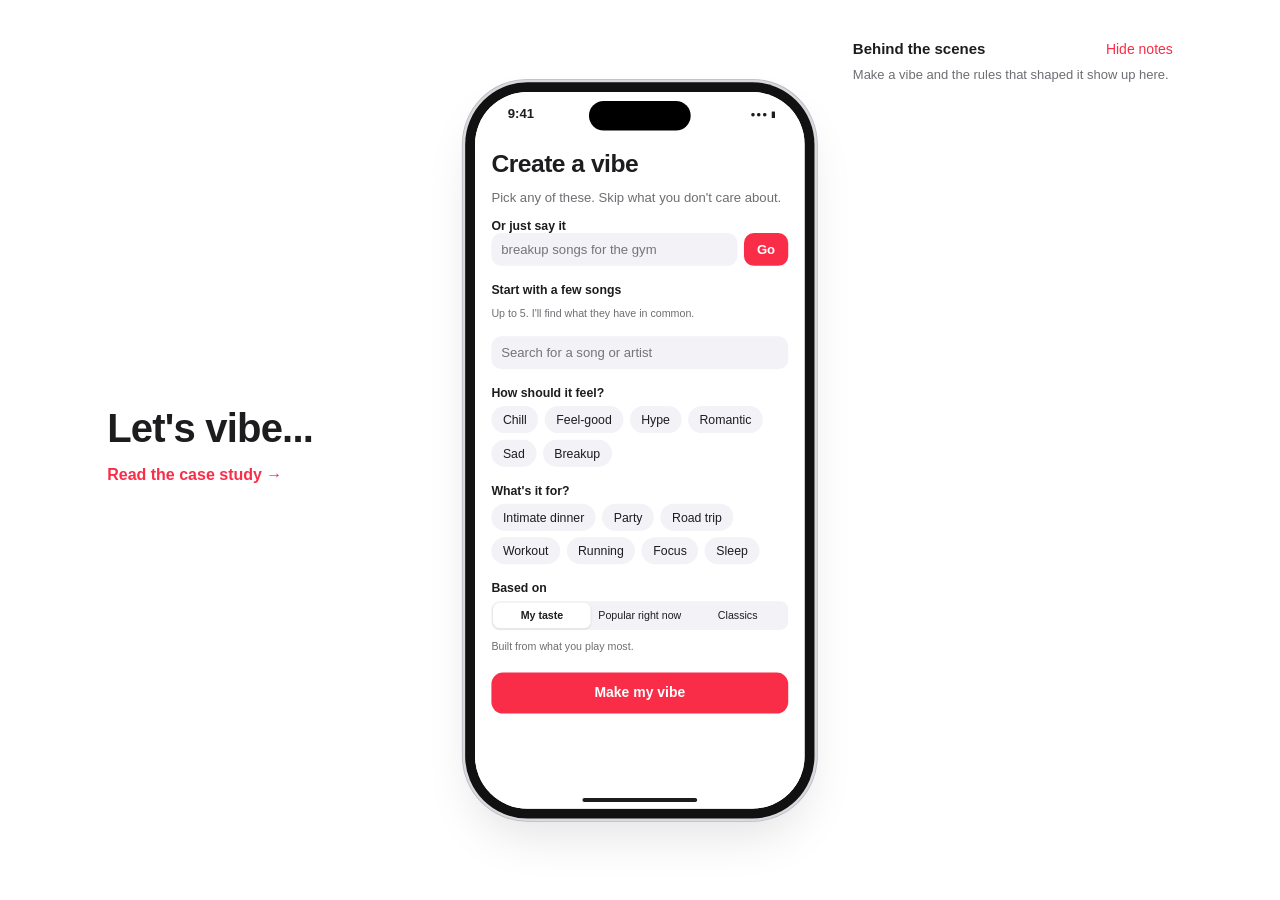
==== docs/index.html @ 52e8818a "Initial commit: create-a-vibe portfolio concept Music recommendation concept applying GoodRx agent p" ====
<!doctype html>
<html lang="en">
<head>
  <meta charset="utf-8">
  <meta name="viewport" content="width=device-width, initial-scale=1">
  <title>Create a vibe</title>
  <meta name="description" content="A content design concept: turning loose music requests into playlists.">
  <link rel="stylesheet" href="styles.css">
</head>
<body>
  <main class="page">
    <section class="intro">
      <h1 id="pageTitle"></h1>
      <p><a class="case-link" id="caseLink" href="case-study.html"></a></p>
    </section>

    <section class="device" aria-label="Prototype">
      <div class="phone">
        <img id="bezel" class="bezel" alt="">
        <div class="island" aria-hidden="true"></div>
        <div class="status" aria-hidden="true"><span>9:41</span><span class="status-icons">●●● ▮</span></div>
        <div class="screen" id="screen"></div>
        <div class="home" aria-hidden="true"></div>
      </div>
    </section>

    <aside class="notes-panel">
      <div class="notes-head">
        <h2 id="notesTitle"></h2>
        <button class="link" id="notesToggle"></button>
      </div>
      <ol class="notes" id="notes" aria-live="polite"></ol>
    </aside>
  </main>

  <script src="data/vocabulary.js"></script>
  <script src="data/catalog.js"></script>
  <script src="content.js"></script>
  <script src="app.js"></script>
</body>
</html>
---- docs/styles.css ----
/* Create a vibe: page and prototype styles. All colors are tokens. */
:root {
  --page-bg: #ffffff;
  --ink: #1d1d1f;
  --muted: #6e6e73;
  --line: #e5e5ea;
  --accent: #fa2d48;          /* playful red-pink; not a brand asset */
  --accent-ink: #ffffff;
  --chip-bg: #f2f2f7;
  --screen-bg: #ffffff;
  --frame: #d9dade;           /* light titanium-ish */
  --frame-edge: #b9bbc1;
  --scrim: rgba(0, 0, 0, 0.28);
  --notice-bg: #fff4e5;
  --font: -apple-system, BlinkMacSystemFont, "SF Pro Text", "Helvetica Neue", Helvetica, Arial, sans-serif;

  /* Phone size: about an iPhone 17 screen in points (402 × 874). */
  --phone-w: 402px;
  --phone-h: 874px;
  --phone-scale: 0.82;

  /* If Apple's bezel PNG is added, tune where the screen sits inside it. */
  --bezel-inset-top: 22px;
  --bezel-inset-side: 22px;
}

* { box-sizing: border-box; }
html, body { margin: 0; background: var(--page-bg); color: var(--ink); font-family: var(--font); -webkit-font-smoothing: antialiased; }
button { font: inherit; color: inherit; cursor: pointer; }
input { font: inherit; }

/* ---------- page ---------- */
.page {
  min-height: 100vh;
  display: grid;
  grid-template-columns: minmax(220px, 320px) auto minmax(220px, 320px);
  gap: 48px;
  align-items: center;
  justify-content: center;
  padding: 40px 24px;
}
.intro h1 { font-size: 40px; letter-spacing: -0.02em; margin: 4px 0 12px; }
.intro p { line-height: 1.5; margin: 0 0 12px; }
.kicker { color: var(--accent); font-weight: 600; text-transform: uppercase; font-size: 12px; letter-spacing: 0.08em; }
.try-label { color: var(--muted); font-size: 13px; margin-top: 20px !important; }
.try-list { display: flex; flex-wrap: wrap; gap: 6px; margin-bottom: 20px; }
.try { border: 1px solid var(--line); background: var(--page-bg); border-radius: 999px; padding: 6px 12px; font-size: 13px; }
.try:hover { border-color: var(--ink); }
.case-link { color: var(--accent); font-weight: 600; text-decoration: none; }
.disclaimer { color: var(--muted); font-size: 12px; }

.notes-panel { align-self: stretch; display: flex; flex-direction: column; max-height: calc(var(--phone-h) * var(--phone-scale)); }
.notes-head { display: flex; justify-content: space-between; align-items: baseline; }
.notes-head h2 { font-size: 15px; margin: 0 0 8px; }
.notes { margin: 0; padding: 0 0 0 18px; overflow-y: auto; font-size: 13px; line-height: 1.5; }
.notes li { margin-bottom: 10px; }
.notes li.empty { list-style: none; margin-left: -18px; }
.notes-hidden .notes { display: none; }

/* ---------- phone ---------- */
.device { width: calc(var(--phone-w) * var(--phone-scale)); height: calc(var(--phone-h) * var(--phone-scale)); }
.phone {
  position: relative;
  width: var(--phone-w);
  height: var(--phone-h);
  transform: scale(var(--phone-scale));
  transform-origin: top left;
  border-radius: 64px;
  background: var(--screen-bg);
  box-shadow: 0 0 0 12px #111, 0 0 0 15px var(--frame), 0 0 0 16px var(--frame-edge), 0 30px 60px rgba(0, 0, 0, 0.12);
  overflow: hidden;
}
.bezel { display: none; }
.has-bezel .phone { box-shadow: none; border-radius: 0; overflow: visible; background: transparent; }
.has-bezel .bezel { display: block; position: absolute; inset: calc(var(--bezel-inset-top) * -1) calc(var(--bezel-inset-side) * -1); width: calc(100% + var(--bezel-inset-side) * 2); height: calc(100% + var(--bezel-inset-top) * 2); pointer-events: none; z-index: 5; }
.has-bezel .island, .has-bezel .status { z-index: 6; }
.island { position: absolute; top: 11px; left: 50%; transform: translateX(-50%); width: 124px; height: 36px; background: #000; border-radius: 20px; z-index: 3; }
.status { position: absolute; top: 0; left: 0; right: 0; height: 54px; display: flex; justify-content: space-between; align-items: center; padding: 0 34px 0 40px; font-weight: 600; font-size: 16px; z-index: 2; background: var(--screen-bg); }
.status-icons { font-size: 10px; letter-spacing: 1px; }
.home { position: absolute; bottom: 8px; left: 50%; transform: translateX(-50%); width: 140px; height: 5px; border-radius: 3px; background: var(--ink); z-index: 4; }
.screen { position: absolute; inset: 54px 0 0 0; overflow-y: auto; background: var(--screen-bg); border-radius: 0 0 56px 56px; }
.screen::-webkit-scrollbar { display: none; }

/* ---------- inside the prototype ---------- */
.pad { padding: 8px 20px 48px; }
.screen h1 { font-size: 30px; letter-spacing: -0.02em; margin: 8px 0 4px; }
.screen h1.center { text-align: center; font-size: 24px; }
.muted { color: var(--muted); }
.small { font-size: 13px; }
.label { font-weight: 600; font-size: 15px; margin: 20px 0 8px; }
.label.small { font-size: 13px; margin-top: 12px; }

.say .row, .search input { display: flex; gap: 8px; }
.say input, .search input { flex: 1; width: 100%; border: none; background: var(--chip-bg); border-radius: 12px; padding: 11px 12px; outline-color: var(--accent); }
.go { border: none; background: var(--accent); color: var(--accent-ink); border-radius: 12px; padding: 0 16px; font-weight: 600; }
.results { display: flex; flex-direction: column; }
.hit { text-align: left; border: none; background: none; padding: 10px 4px; border-bottom: 1px solid var(--line); }
.seeds { display: flex; flex-wrap: wrap; gap: 6px; margin-bottom: 8px; }
.seed { background: var(--ink); color: var(--page-bg); border-radius: 999px; padding: 5px 6px 5px 12px; font-size: 13px; display: inline-flex; align-items: center; gap: 4px; }
.seed button { border: none; background: none; color: inherit; font-size: 15px; padding: 0 4px; }

.chips { display: flex; flex-wrap: wrap; gap: 8px; }
.chip { border: none; background: var(--chip-bg); border-radius: 999px; padding: 8px 14px; font-size: 15px; }
.chip.on { background: var(--accent); color: var(--accent-ink); }
.segs { display: flex; background: var(--chip-bg); border-radius: 10px; padding: 2px; }
.seg { flex: 1; border: none; background: none; border-radius: 8px; padding: 8px 4px; font-size: 13px; }
.seg.on { background: var(--screen-bg); box-shadow: 0 1px 3px rgba(0, 0, 0, 0.12); font-weight: 600; }
.primary { display: block; width: 100%; margin-top: 24px; border: none; background: var(--accent); color: var(--accent-ink); border-radius: 14px; padding: 15px; font-size: 17px; font-weight: 600; }
.secondary { display: block; width: 100%; margin-top: 10px; border: none; background: var(--chip-bg); border-radius: 14px; padding: 15px; font-size: 17px; }
.link { border: none; background: none; color: var(--accent); padding: 0; font-size: 14px; }

.topbar { display: flex; justify-content: space-between; align-items: center; min-height: 32px; }
.center-link { display: block; margin: 18px auto 0; }
.back { border: none; background: none; color: var(--accent); font-size: 17px; padding: 4px 0; }
.cover { width: 200px; height: 200px; margin: 8px auto 12px; border-radius: 12px; background: linear-gradient(135deg, #ff9a8b, #fa2d48 45%, #6a5af9); box-shadow: 0 16px 30px rgba(250, 45, 72, 0.25); }
.why { background: var(--chip-bg); border-radius: 12px; padding: 4px 14px 10px; margin: 14px 0; }
.why p { margin: 6px 0; font-size: 14px; line-height: 1.4; }
.notice { background: var(--notice-bg); border-radius: 12px; padding: 10px 14px; margin: 10px 0; font-size: 14px; line-height: 1.4; }
.tempo { display: flex; align-items: center; gap: 10px; background: var(--chip-bg); border-radius: 12px; padding: 4px; margin: 10px 0; }
.tempo span { flex: 1; text-align: center; font-weight: 600; }
.tempo .seg { background: var(--screen-bg); flex: 0 0 auto; padding: 8px 14px; }

.songs { list-style: none; padding: 0; margin: 0; }
.song { display: flex; align-items: center; gap: 12px; padding: 8px 0; border-bottom: 1px solid var(--line); }
.art { width: 44px; height: 44px; border-radius: 6px; flex: 0 0 auto; }
.a1 { background: linear-gradient(135deg, #ffd3a5, #fd6585); }
.a2 { background: linear-gradient(135deg, #a1c4fd, #c2e9fb); }
.a3 { background: linear-gradient(135deg, #d4fc79, #96e6a1); }
.a4 { background: linear-gradient(135deg, #f6d365, #fda085); }
.a5 { background: linear-gradient(135deg, #cfd9df, #e2ebf0); }
.a6 { background: linear-gradient(135deg, #b79ced, #6a5af9); }
.meta { flex: 1; min-width: 0; }
.meta .t { font-size: 15px; white-space: nowrap; overflow: hidden; text-overflow: ellipsis; }
.icon { border: none; background: none; color: var(--accent); font-size: 18px; padding: 4px 6px; }

.fixed { display: flex; flex-direction: column; justify-content: center; min-height: 100%; padding-top: 120px; }
.fixed-text { font-size: 19px; line-height: 1.45; margin: 0 0 16px; }

.scrim { position: absolute; inset: 0; background: var(--scrim); z-index: 7; }
.sheet { position: absolute; left: 0; right: 0; bottom: 0; background: var(--screen-bg); border-radius: 22px 22px 56px 56px; padding: 8px 20px 36px; z-index: 8; box-shadow: 0 -8px 30px rgba(0, 0, 0, 0.12); max-height: 80%; overflow-y: auto; }
.grabber { width: 36px; height: 5px; border-radius: 3px; background: var(--line); margin: 0 auto 12px; }
.sheet h2 { font-size: 20px; margin: 4px 0 8px; }
.options { display: flex; flex-direction: column; gap: 8px; margin: 12px 0; }
.option { border: none; background: var(--chip-bg); border-radius: 12px; padding: 13px 14px; text-align: left; font-size: 16px; }
.option:hover { background: var(--accent); color: var(--accent-ink); }

/* ---------- smaller screens ---------- */
@media (max-width: 1100px) {
  .page { grid-template-columns: minmax(0, 1fr); gap: 24px; justify-items: center; }
  .intro, .notes-panel { max-width: 560px; width: 100%; }
  .notes-panel { max-height: none; }
}
@media (max-width: 480px) {
  :root { --phone-scale: 0.8; }
  .page { padding: 24px 16px; }
  .intro h1 { font-size: 32px; }
}
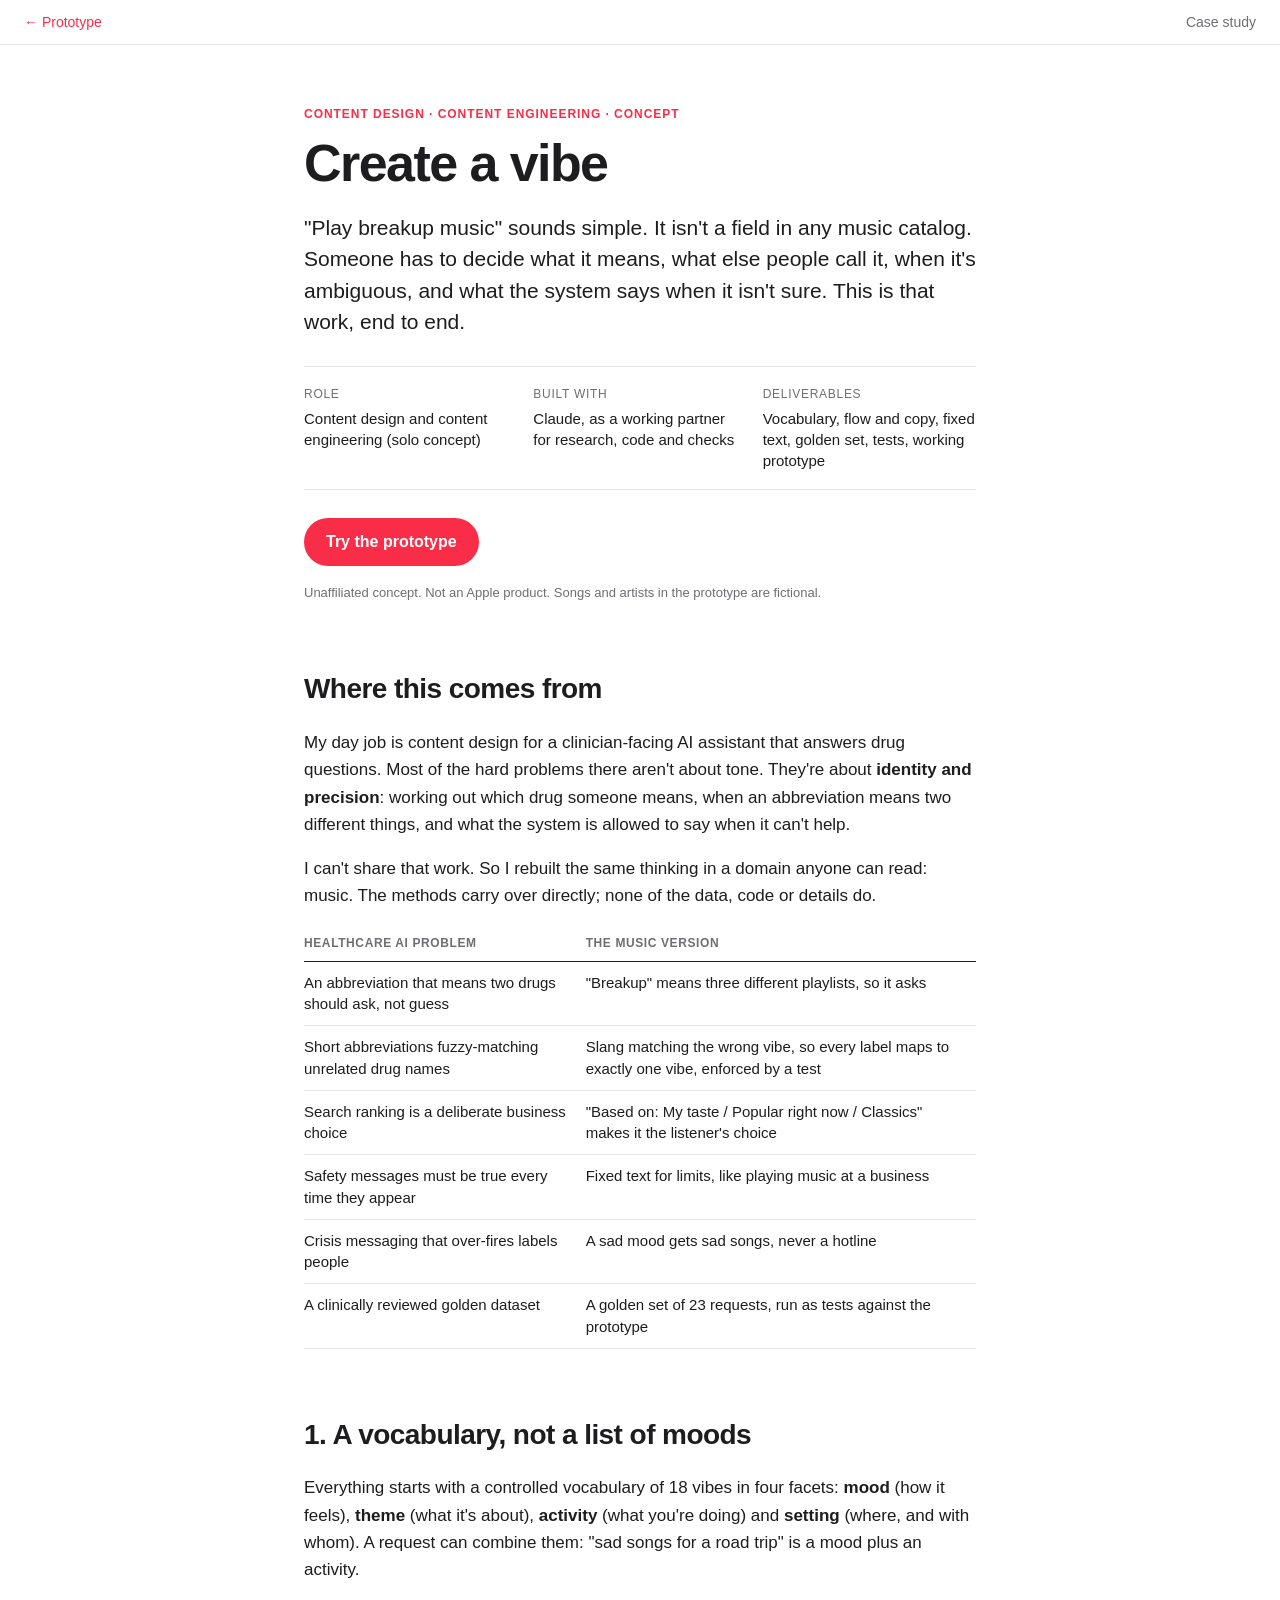
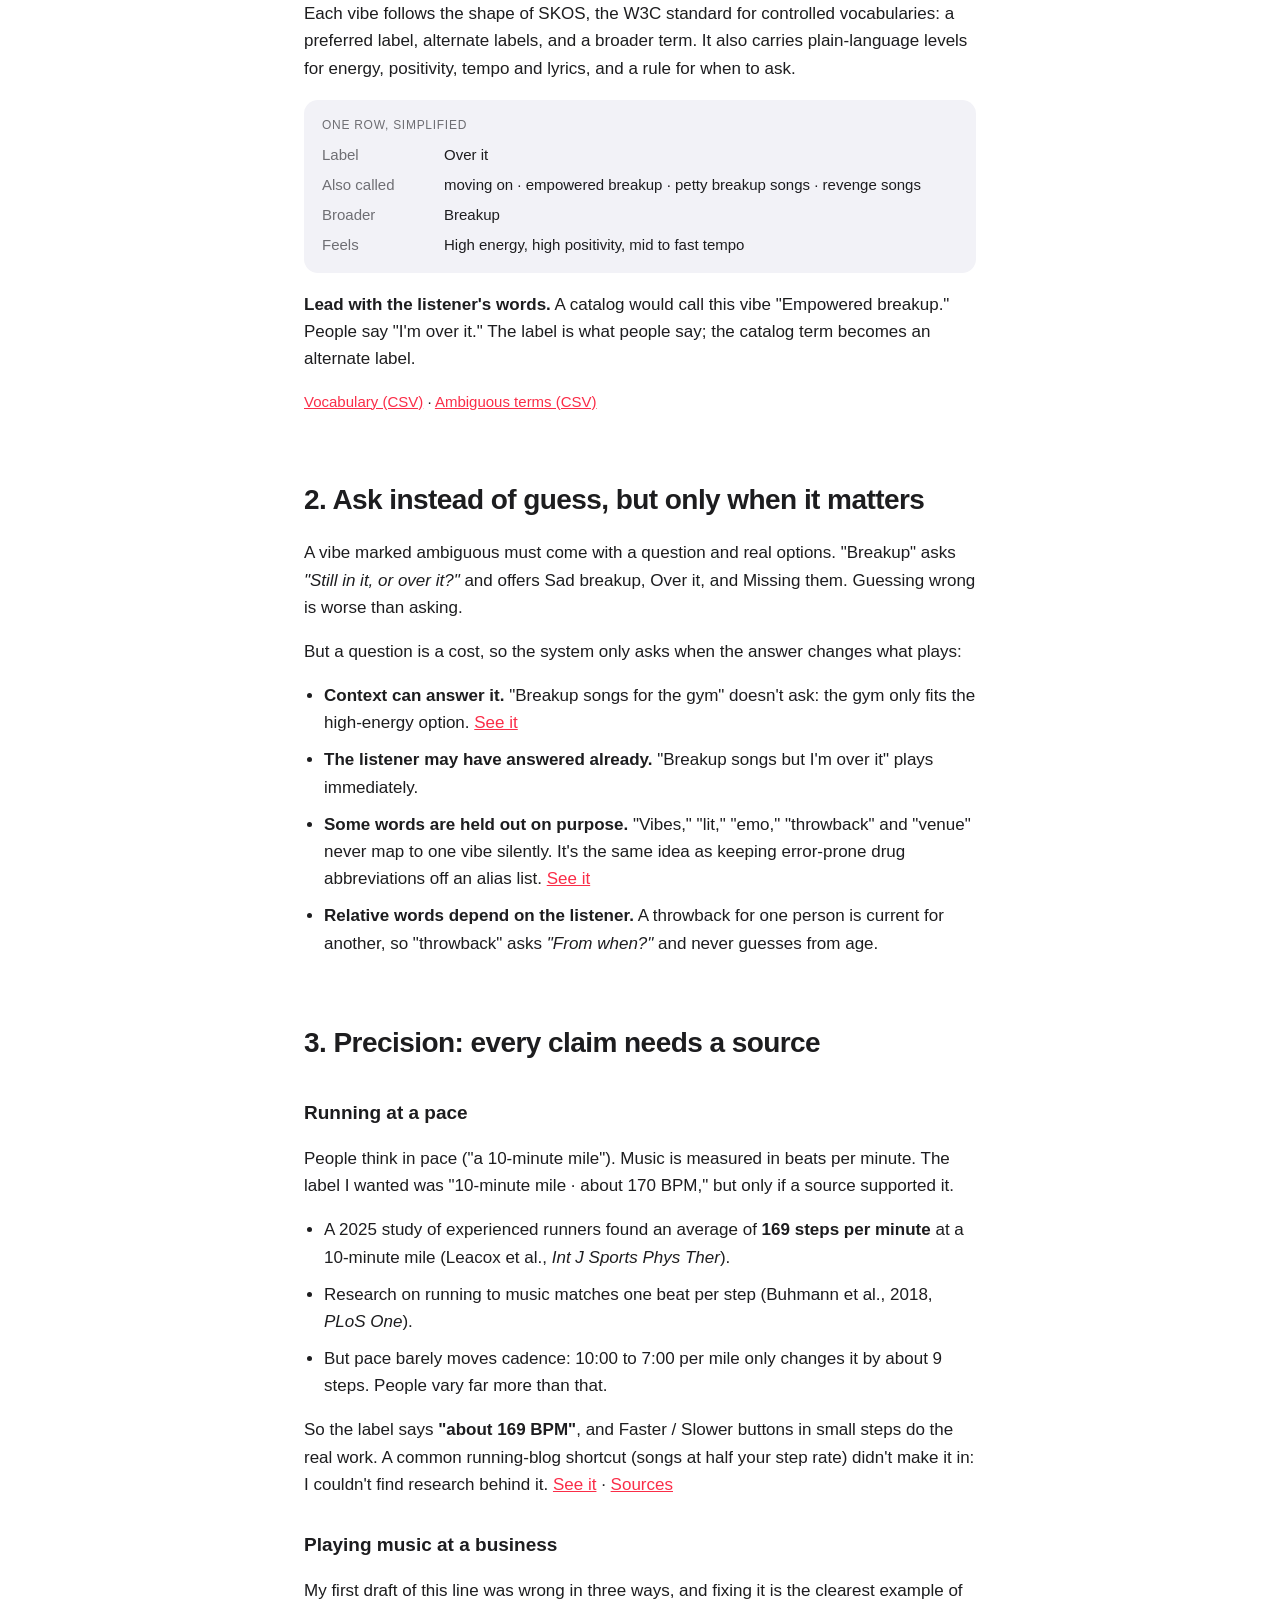
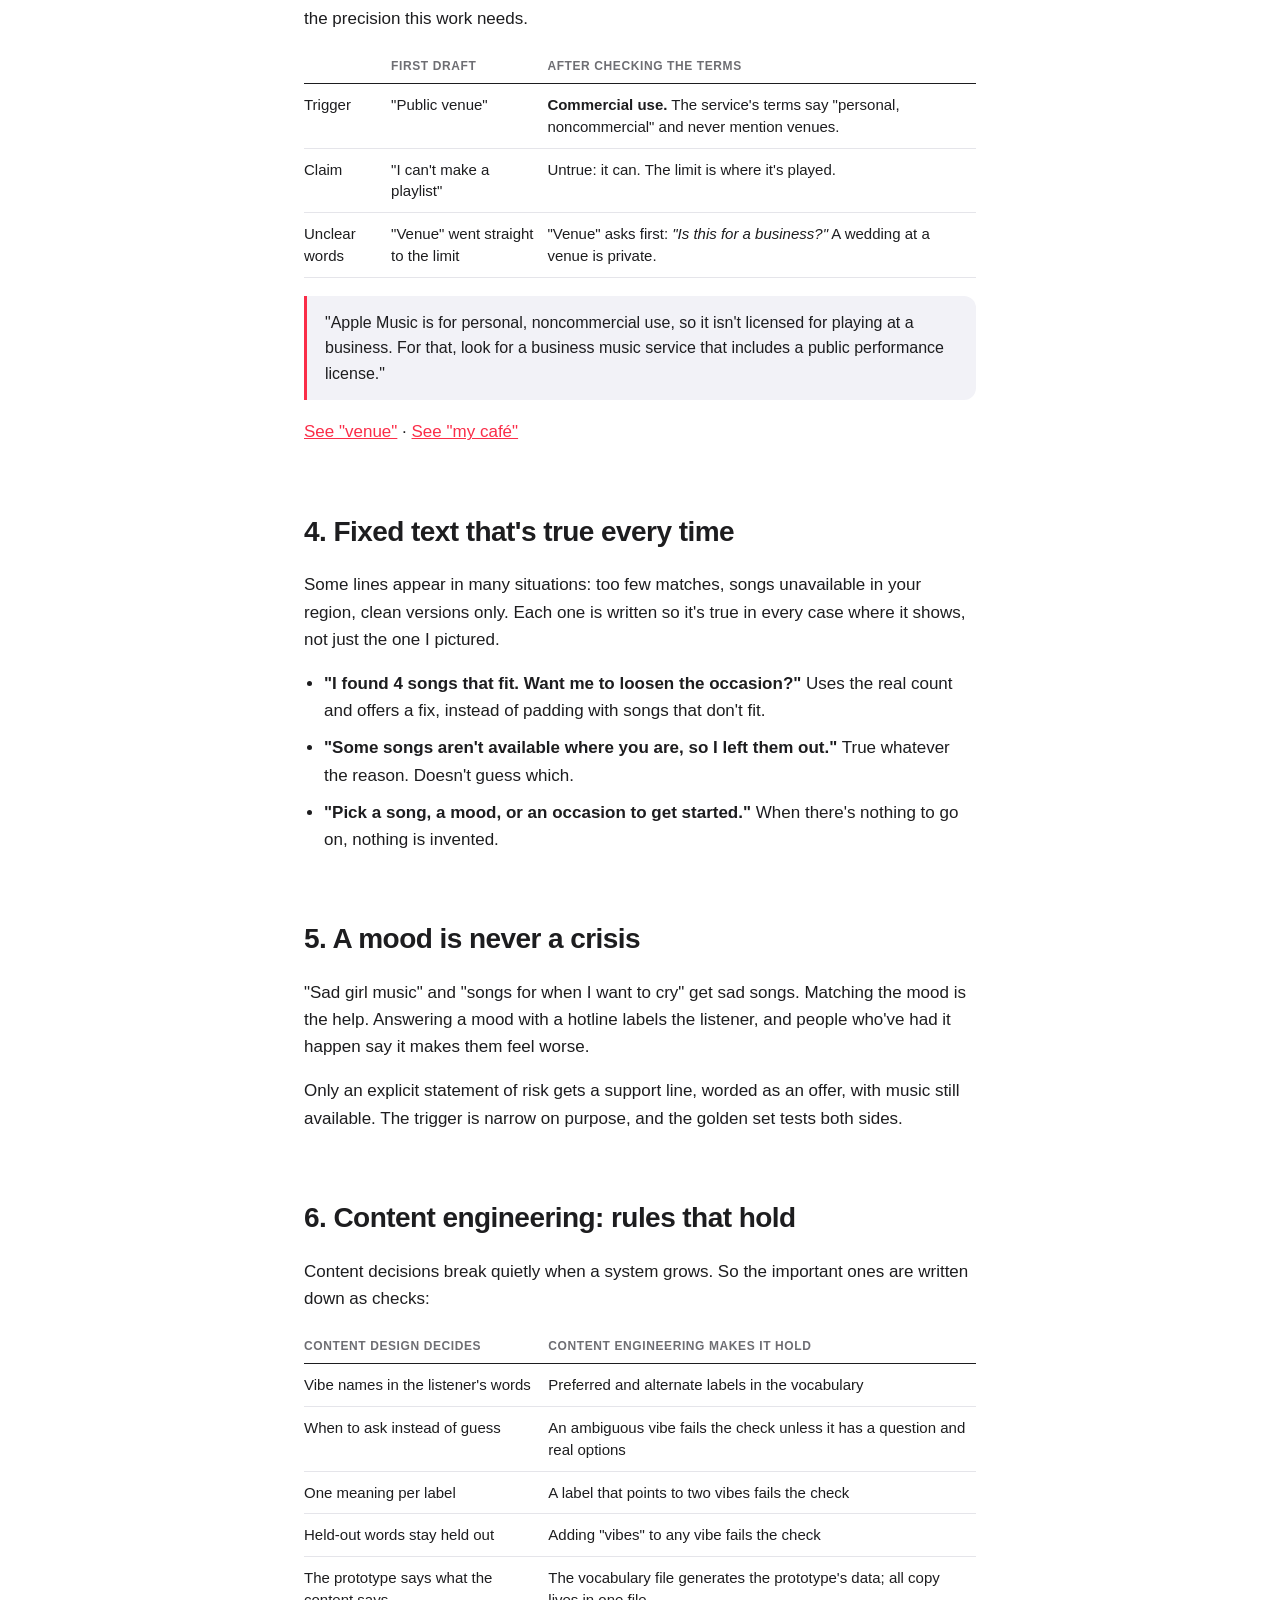
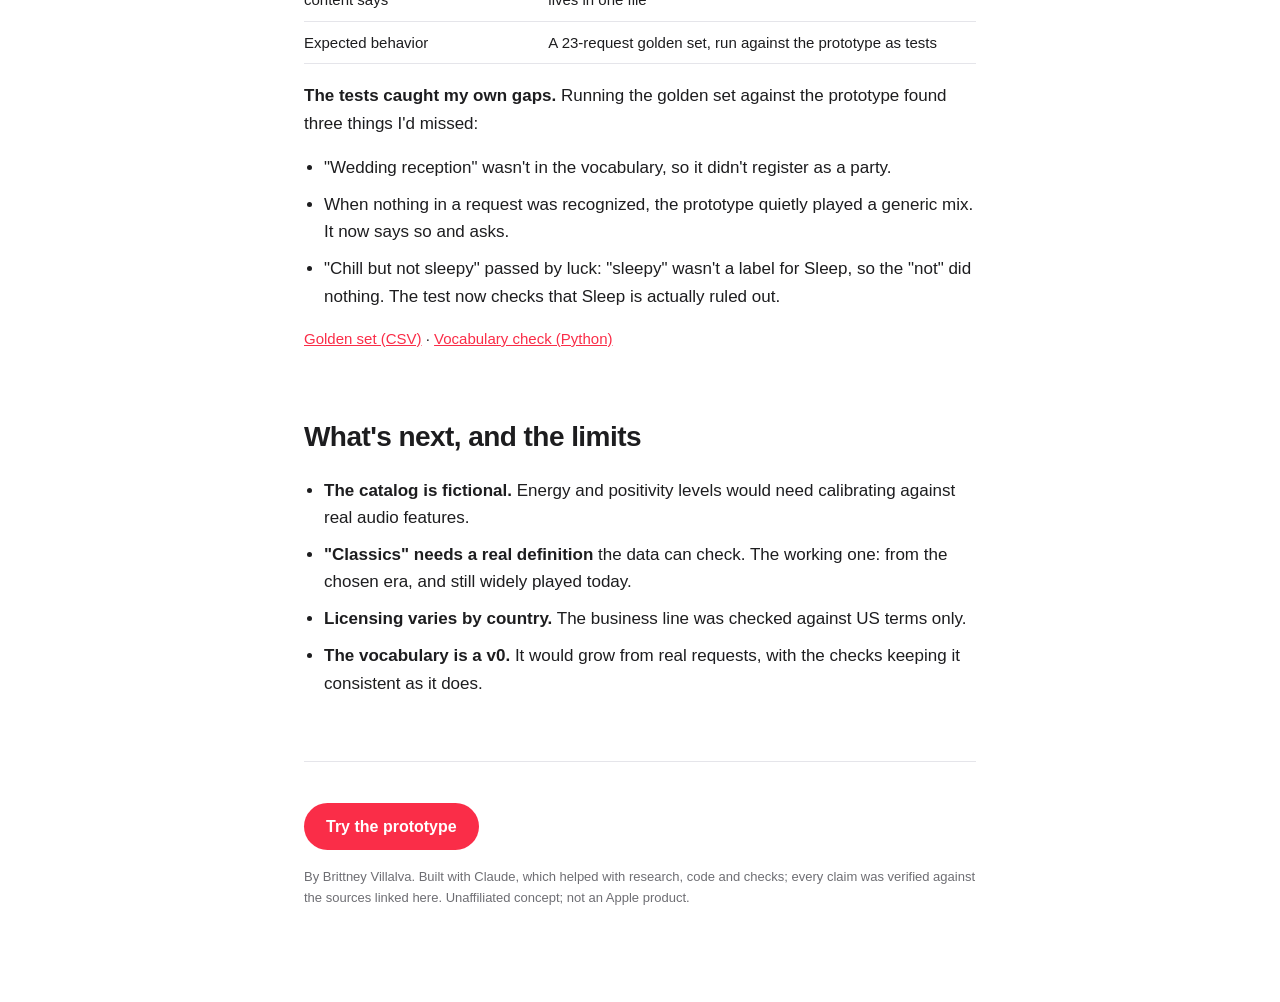
==== commit 0e3bb202: "Case study as home page; prototype layout header/device/notes vertical - index.html is now the case " ====
--- a/docs/index.html
+++ b/docs/index.html
@@ -3,39 +3,155 @@
 <head>
   <meta charset="utf-8">
   <meta name="viewport" content="width=device-width, initial-scale=1">
-  <title>Create a vibe</title>
-  <meta name="description" content="A content design concept: turning loose music requests into playlists.">
+  <title>Create a vibe · Case study</title>
+  <meta name="description" content="Case study: content design and content engineering for turning loose music requests into playlists.">
   <link rel="stylesheet" href="styles.css">
+  <link rel="stylesheet" href="case.css">
 </head>
 <body>
-  <main class="page">
-    <section class="intro">
-      <h1 id="pageTitle"></h1>
-      <p><a class="case-link" id="caseLink" href="case-study.html"></a></p>
+  <nav class="case-nav">
+    <a href="prototype.html">← Prototype</a>
+    <span>Case study</span>
+  </nav>
+
+  <article class="case">
+    <header class="case-hero">
+      <p class="kicker">Content design · Content engineering · Concept</p>
+      <h1>Create a vibe</h1>
+      <p class="lede">"Play breakup music" sounds simple. It isn't a field in any music catalog. Someone has to decide what it means, what else people call it, when it's ambiguous, and what the system says when it isn't sure. This is that work, end to end.</p>
+      <dl class="facts">
+        <div><dt>Role</dt><dd>Content design and content engineering (solo concept)</dd></div>
+        <div><dt>Built with</dt><dd>Claude, as a working partner for research, code and checks</dd></div>
+        <div><dt>Deliverables</dt><dd>Vocabulary, flow and copy, fixed text, golden set, tests, working prototype</dd></div>
+      </dl>
+      <p><a class="button" href="prototype.html">Try the prototype</a></p>
+      <p class="fine">Unaffiliated concept. Not an Apple product. Songs and artists in the prototype are fictional.</p>
+    </header>
+
+    <section>
+      <h2>Where this comes from</h2>
+      <p>My day job is content design for a clinician-facing AI assistant that answers drug questions. Most of the hard problems there aren't about tone. They're about <strong>identity and precision</strong>: working out which drug someone means, when an abbreviation means two different things, and what the system is allowed to say when it can't help.</p>
+      <p>I can't share that work. So I rebuilt the same thinking in a domain anyone can read: music. The methods carry over directly; none of the data, code or details do.</p>
+      <table>
+        <thead><tr><th>Healthcare AI problem</th><th>The music version</th></tr></thead>
+        <tbody>
+          <tr><td>An abbreviation that means two drugs should ask, not guess</td><td>"Breakup" means three different playlists, so it asks</td></tr>
+          <tr><td>Short abbreviations fuzzy-matching unrelated drug names</td><td>Slang matching the wrong vibe, so every label maps to exactly one vibe, enforced by a test</td></tr>
+          <tr><td>Search ranking is a deliberate business choice</td><td>"Based on: My taste / Popular right now / Classics" makes it the listener's choice</td></tr>
+          <tr><td>Safety messages must be true every time they appear</td><td>Fixed text for limits, like playing music at a business</td></tr>
+          <tr><td>Crisis messaging that over-fires labels people</td><td>A sad mood gets sad songs, never a hotline</td></tr>
+          <tr><td>A clinically reviewed golden dataset</td><td>A golden set of 23 requests, run as tests against the prototype</td></tr>
+        </tbody>
+      </table>
     </section>
 
-    <section class="device" aria-label="Prototype">
-      <div class="phone">
-        <img id="bezel" class="bezel" alt="">
-        <div class="island" aria-hidden="true"></div>
-        <div class="status" aria-hidden="true"><span>9:41</span><span class="status-icons">●●● ▮</span></div>
-        <div class="screen" id="screen"></div>
-        <div class="home" aria-hidden="true"></div>
+    <section>
+      <h2>1. A vocabulary, not a list of moods</h2>
+      <p>Everything starts with a controlled vocabulary of 18 vibes in four facets: <strong>mood</strong> (how it feels), <strong>theme</strong> (what it's about), <strong>activity</strong> (what you're doing) and <strong>setting</strong> (where, and with whom). A request can combine them: "sad songs for a road trip" is a mood plus an activity.</p>
+      <p>Each vibe follows the shape of SKOS, the W3C standard for controlled vocabularies: a preferred label, alternate labels, and a broader term. It also carries plain-language levels for energy, positivity, tempo and lyrics, and a rule for when to ask.</p>
+      <div class="example">
+        <div class="example-label">One row, simplified</div>
+        <dl class="row">
+          <div><dt>Label</dt><dd>Over it</dd></div>
+          <div><dt>Also called</dt><dd>moving on · empowered breakup · petty breakup songs · revenge songs</dd></div>
+          <div><dt>Broader</dt><dd>Breakup</dd></div>
+          <div><dt>Feels</dt><dd>High energy, high positivity, mid to fast tempo</dd></div>
+        </dl>
       </div>
+      <p><strong>Lead with the listener's words.</strong> A catalog would call this vibe "Empowered breakup." People say "I'm over it." The label is what people say; the catalog term becomes an alternate label.</p>
+      <p class="links"><a href="files/vibe_vocabulary_v0.csv">Vocabulary (CSV)</a> · <a href="files/ambiguous_terms_v0.csv">Ambiguous terms (CSV)</a></p>
     </section>
 
-    <aside class="notes-panel">
-      <div class="notes-head">
-        <h2 id="notesTitle"></h2>
-        <button class="link" id="notesToggle"></button>
-      </div>
-      <ol class="notes" id="notes" aria-live="polite"></ol>
-    </aside>
-  </main>
+    <section>
+      <h2>2. Ask instead of guess, but only when it matters</h2>
+      <p>A vibe marked ambiguous must come with a question and real options. "Breakup" asks <em>"Still in it, or over it?"</em> and offers Sad breakup, Over it, and Missing them. Guessing wrong is worse than asking.</p>
+      <p>But a question is a cost, so the system only asks when the answer changes what plays:</p>
+      <ul>
+        <li><strong>Context can answer it.</strong> "Breakup songs for the gym" doesn't ask: the gym only fits the high-energy option. <a href="prototype.html?try=breakup%20songs%20for%20the%20gym">See it</a></li>
+        <li><strong>The listener may have answered already.</strong> "Breakup songs but I'm over it" plays immediately.</li>
+        <li><strong>Some words are held out on purpose.</strong> "Vibes," "lit," "emo," "throwback" and "venue" never map to one vibe silently. It's the same idea as keeping error-prone drug abbreviations off an alias list. <a href="prototype.html?try=lit%20playlist">See it</a></li>
+        <li><strong>Relative words depend on the listener.</strong> A throwback for one person is current for another, so "throwback" asks <em>"From when?"</em> and never guesses from age.</li>
+      </ul>
+    </section>
 
-  <script src="data/vocabulary.js"></script>
-  <script src="data/catalog.js"></script>
-  <script src="content.js"></script>
-  <script src="app.js"></script>
+    <section>
+      <h2>3. Precision: every claim needs a source</h2>
+      <h3>Running at a pace</h3>
+      <p>People think in pace ("a 10-minute mile"). Music is measured in beats per minute. The label I wanted was "10-minute mile · about 170 BPM," but only if a source supported it.</p>
+      <ul>
+        <li>A 2025 study of experienced runners found an average of <strong>169 steps per minute</strong> at a 10-minute mile (Leacox et al., <em>Int J Sports Phys Ther</em>).</li>
+        <li>Research on running to music matches one beat per step (Buhmann et al., 2018, <em>PLoS One</em>).</li>
+        <li>But pace barely moves cadence: 10:00 to 7:00 per mile only changes it by about 9 steps. People vary far more than that.</li>
+      </ul>
+      <p>So the label says <strong>"about 169 BPM"</strong>, and Faster / Slower buttons in small steps do the real work. A common running-blog shortcut (songs at half your step rate) didn't make it in: I couldn't find research behind it. <a href="prototype.html?try=running%20music%20for%20a%2010%20minute%20mile">See it</a> · <a href="files/running_tempo_source.md">Sources</a></p>
+
+      <h3>Playing music at a business</h3>
+      <p>My first draft of this line was wrong in three ways, and fixing it is the clearest example of the precision this work needs.</p>
+      <table>
+        <thead><tr><th></th><th>First draft</th><th>After checking the terms</th></tr></thead>
+        <tbody>
+          <tr><td>Trigger</td><td>"Public venue"</td><td><strong>Commercial use.</strong> The service's terms say "personal, noncommercial" and never mention venues.</td></tr>
+          <tr><td>Claim</td><td>"I can't make a playlist"</td><td>Untrue: it can. The limit is where it's played.</td></tr>
+          <tr><td>Unclear words</td><td>"Venue" went straight to the limit</td><td>"Venue" asks first: <em>"Is this for a business?"</em> A wedding at a venue is private.</td></tr>
+        </tbody>
+      </table>
+      <blockquote>"Apple Music is for personal, noncommercial use, so it isn't licensed for playing at a business. For that, look for a business music service that includes a public performance license."</blockquote>
+      <p><a href="prototype.html?try=something%20for%20the%20venue">See "venue"</a> · <a href="prototype.html?try=music%20for%20my%20caf%C3%A9">See "my café"</a></p>
+    </section>
+
+    <section>
+      <h2>4. Fixed text that's true every time</h2>
+      <p>Some lines appear in many situations: too few matches, songs unavailable in your region, clean versions only. Each one is written so it's true in every case where it shows, not just the one I pictured.</p>
+      <ul>
+        <li><strong>"I found 4 songs that fit. Want me to loosen the occasion?"</strong> Uses the real count and offers a fix, instead of padding with songs that don't fit.</li>
+        <li><strong>"Some songs aren't available where you are, so I left them out."</strong> True whatever the reason. Doesn't guess which.</li>
+        <li><strong>"Pick a song, a mood, or an occasion to get started."</strong> When there's nothing to go on, nothing is invented.</li>
+      </ul>
+    </section>
+
+    <section>
+      <h2>5. A mood is never a crisis</h2>
+      <p>"Sad girl music" and "songs for when I want to cry" get sad songs. Matching the mood is the help. Answering a mood with a hotline labels the listener, and people who've had it happen say it makes them feel worse.</p>
+      <p>Only an explicit statement of risk gets a support line, worded as an offer, with music still available. The trigger is narrow on purpose, and the golden set tests both sides.</p>
+    </section>
+
+    <section>
+      <h2>6. Content engineering: rules that hold</h2>
+      <p>Content decisions break quietly when a system grows. So the important ones are written down as checks:</p>
+      <table>
+        <thead><tr><th>Content design decides</th><th>Content engineering makes it hold</th></tr></thead>
+        <tbody>
+          <tr><td>Vibe names in the listener's words</td><td>Preferred and alternate labels in the vocabulary</td></tr>
+          <tr><td>When to ask instead of guess</td><td>An ambiguous vibe fails the check unless it has a question and real options</td></tr>
+          <tr><td>One meaning per label</td><td>A label that points to two vibes fails the check</td></tr>
+          <tr><td>Held-out words stay held out</td><td>Adding "vibes" to any vibe fails the check</td></tr>
+          <tr><td>The prototype says what the content says</td><td>The vocabulary file generates the prototype's data; all copy lives in one file</td></tr>
+          <tr><td>Expected behavior</td><td>A 23-request golden set, run against the prototype as tests</td></tr>
+        </tbody>
+      </table>
+      <p><strong>The tests caught my own gaps.</strong> Running the golden set against the prototype found three things I'd missed:</p>
+      <ul>
+        <li>"Wedding reception" wasn't in the vocabulary, so it didn't register as a party.</li>
+        <li>When nothing in a request was recognized, the prototype quietly played a generic mix. It now says so and asks.</li>
+        <li>"Chill but not sleepy" passed by luck: "sleepy" wasn't a label for Sleep, so the "not" did nothing. The test now checks that Sleep is actually ruled out.</li>
+      </ul>
+      <p class="links"><a href="files/golden_set_v0.csv">Golden set (CSV)</a> · <a href="files/validate_vocabulary.py">Vocabulary check (Python)</a></p>
+    </section>
+
+    <section>
+      <h2>What's next, and the limits</h2>
+      <ul>
+        <li><strong>The catalog is fictional.</strong> Energy and positivity levels would need calibrating against real audio features.</li>
+        <li><strong>"Classics" needs a real definition</strong> the data can check. The working one: from the chosen era, and still widely played today.</li>
+        <li><strong>Licensing varies by country.</strong> The business line was checked against US terms only.</li>
+        <li><strong>The vocabulary is a v0.</strong> It would grow from real requests, with the checks keeping it consistent as it does.</li>
+      </ul>
+    </section>
+
+    <footer class="case-foot">
+      <p><a class="button" href="prototype.html">Try the prototype</a></p>
+      <p class="fine">By Brittney Villalva. Built with Claude, which helped with research, code and checks; every claim was verified against the sources linked here. Unaffiliated concept; not an Apple product.</p>
+    </footer>
+  </article>
 </body>
 </html>
--- a/docs/styles.css
+++ b/docs/styles.css
@@ -33,14 +33,12 @@
 .page {
   min-height: 100vh;
   display: grid;
-  grid-template-columns: minmax(220px, 320px) auto minmax(220px, 320px);
-  gap: 48px;
-  align-items: center;
-  justify-content: center;
-  padding: 40px 24px;
+  grid-template-rows: auto 1fr auto;
+  grid-template-columns: 1fr;
 }
-.intro h1 { font-size: 40px; letter-spacing: -0.02em; margin: 4px 0 12px; }
-.intro p { line-height: 1.5; margin: 0 0 12px; }
+.intro { display: flex; align-items: center; justify-content: space-between; padding: 14px 24px; border-bottom: 1px solid var(--line); }
+.intro h1 { font-size: 20px; letter-spacing: -0.02em; margin: 0; }
+.intro p { margin: 0; }
 .kicker { color: var(--accent); font-weight: 600; text-transform: uppercase; font-size: 12px; letter-spacing: 0.08em; }
 .try-label { color: var(--muted); font-size: 13px; margin-top: 20px !important; }
 .try-list { display: flex; flex-wrap: wrap; gap: 6px; margin-bottom: 20px; }
@@ -49,16 +47,16 @@
 .case-link { color: var(--accent); font-weight: 600; text-decoration: none; }
 .disclaimer { color: var(--muted); font-size: 12px; }
 
-.notes-panel { align-self: stretch; display: flex; flex-direction: column; max-height: calc(var(--phone-h) * var(--phone-scale)); }
+.notes-panel { display: flex; flex-direction: column; max-height: 180px; border-top: 1px solid var(--line); padding: 12px 24px 16px; overflow: hidden; }
 .notes-head { display: flex; justify-content: space-between; align-items: baseline; }
 .notes-head h2 { font-size: 15px; margin: 0 0 8px; }
-.notes { margin: 0; padding: 0 0 0 18px; overflow-y: auto; font-size: 13px; line-height: 1.5; }
+.notes { margin: 0; padding: 0 0 0 18px; overflow-y: auto; font-size: 13px; line-height: 1.5; flex: 1; min-height: 0; }
 .notes li { margin-bottom: 10px; }
 .notes li.empty { list-style: none; margin-left: -18px; }
 .notes-hidden .notes { display: none; }
 
 /* ---------- phone ---------- */
-.device { width: calc(var(--phone-w) * var(--phone-scale)); height: calc(var(--phone-h) * var(--phone-scale)); }
+.device { width: calc(var(--phone-w) * var(--phone-scale)); height: calc(var(--phone-h) * var(--phone-scale)); place-self: center; }
 .phone {
   position: relative;
   width: var(--phone-w);
@@ -145,13 +143,8 @@
 .option:hover { background: var(--accent); color: var(--accent-ink); }
 
 /* ---------- smaller screens ---------- */
-@media (max-width: 1100px) {
-  .page { grid-template-columns: minmax(0, 1fr); gap: 24px; justify-items: center; }
-  .intro, .notes-panel { max-width: 560px; width: 100%; }
-  .notes-panel { max-height: none; }
+@media (max-width: 480px) {
+  :root { --phone-scale: 0.72; }
+  .intro { padding: 12px 16px; }
+  .notes-panel { padding: 10px 16px 14px; }
 }
-@media (max-width: 480px) {
-  :root { --phone-scale: 0.8; }
-  .page { padding: 24px 16px; }
-  .intro h1 { font-size: 32px; }
-}
--- a/docs/case.css
+++ b/docs/case.css
@@ -0,0 +1,45 @@
+/* Case study page. Uses the tokens from styles.css. */
+.case-nav { position: sticky; top: 0; display: flex; justify-content: space-between; align-items: center; padding: 14px 24px; background: rgba(255, 255, 255, 0.92); backdrop-filter: saturate(180%) blur(12px); border-bottom: 1px solid var(--line); font-size: 14px; z-index: 10; }
+.case-nav a { color: var(--accent); text-decoration: none; }
+.case-nav span { color: var(--muted); }
+
+.case { max-width: 720px; margin: 0 auto; padding: 48px 24px 80px; line-height: 1.6; font-size: 17px; }
+.case-hero h1 { font-size: 52px; letter-spacing: -0.03em; line-height: 1.05; margin: 6px 0 16px; }
+.lede { font-size: 21px; line-height: 1.5; }
+.case h2 { font-size: 28px; letter-spacing: -0.02em; margin: 64px 0 12px; }
+.case h3 { font-size: 19px; margin: 32px 0 6px; }
+.case a { color: var(--accent); }
+.case strong { font-weight: 600; }
+
+.facts { display: grid; grid-template-columns: repeat(3, 1fr); gap: 16px; margin: 28px 0; padding: 18px 0; border-top: 1px solid var(--line); border-bottom: 1px solid var(--line); }
+.facts dt { font-size: 12px; text-transform: uppercase; letter-spacing: 0.06em; color: var(--muted); }
+.facts dd { margin: 4px 0 0; font-size: 15px; line-height: 1.4; }
+
+.button { display: inline-block; background: var(--accent); color: var(--accent-ink) !important; text-decoration: none; border-radius: 999px; padding: 11px 22px; font-weight: 600; font-size: 16px; }
+.fine { font-size: 13px; color: var(--muted); }
+.links { font-size: 15px; }
+
+.case table { width: 100%; border-collapse: collapse; margin: 18px 0; font-size: 15px; line-height: 1.45; }
+.case th { text-align: left; font-size: 12px; text-transform: uppercase; letter-spacing: 0.05em; color: var(--muted); font-weight: 600; padding: 8px 10px 8px 0; border-bottom: 1px solid var(--ink); }
+.case td { padding: 10px 10px 10px 0; border-bottom: 1px solid var(--line); vertical-align: top; }
+
+.example { background: var(--chip-bg); border-radius: 14px; padding: 16px 18px; margin: 18px 0; }
+.example-label { font-size: 12px; text-transform: uppercase; letter-spacing: 0.06em; color: var(--muted); margin-bottom: 8px; }
+.row { margin: 0; display: grid; gap: 6px; }
+.row div { display: grid; grid-template-columns: 110px 1fr; gap: 12px; font-size: 15px; }
+.row dt { color: var(--muted); }
+.row dd { margin: 0; }
+
+.case ul { padding-left: 20px; }
+.case li { margin-bottom: 10px; }
+.case blockquote { margin: 18px 0; padding: 14px 18px; border-left: 3px solid var(--accent); background: var(--chip-bg); border-radius: 0 12px 12px 0; font-size: 16px; }
+.case-foot { margin-top: 64px; padding-top: 24px; border-top: 1px solid var(--line); }
+
+@media (max-width: 600px) {
+  .case { font-size: 16px; padding: 32px 16px 64px; }
+  .case-hero h1 { font-size: 40px; }
+  .lede { font-size: 19px; }
+  .facts { grid-template-columns: 1fr; }
+  .case table { display: block; overflow-x: auto; }
+  .row div { grid-template-columns: 1fr; gap: 0; }
+}
